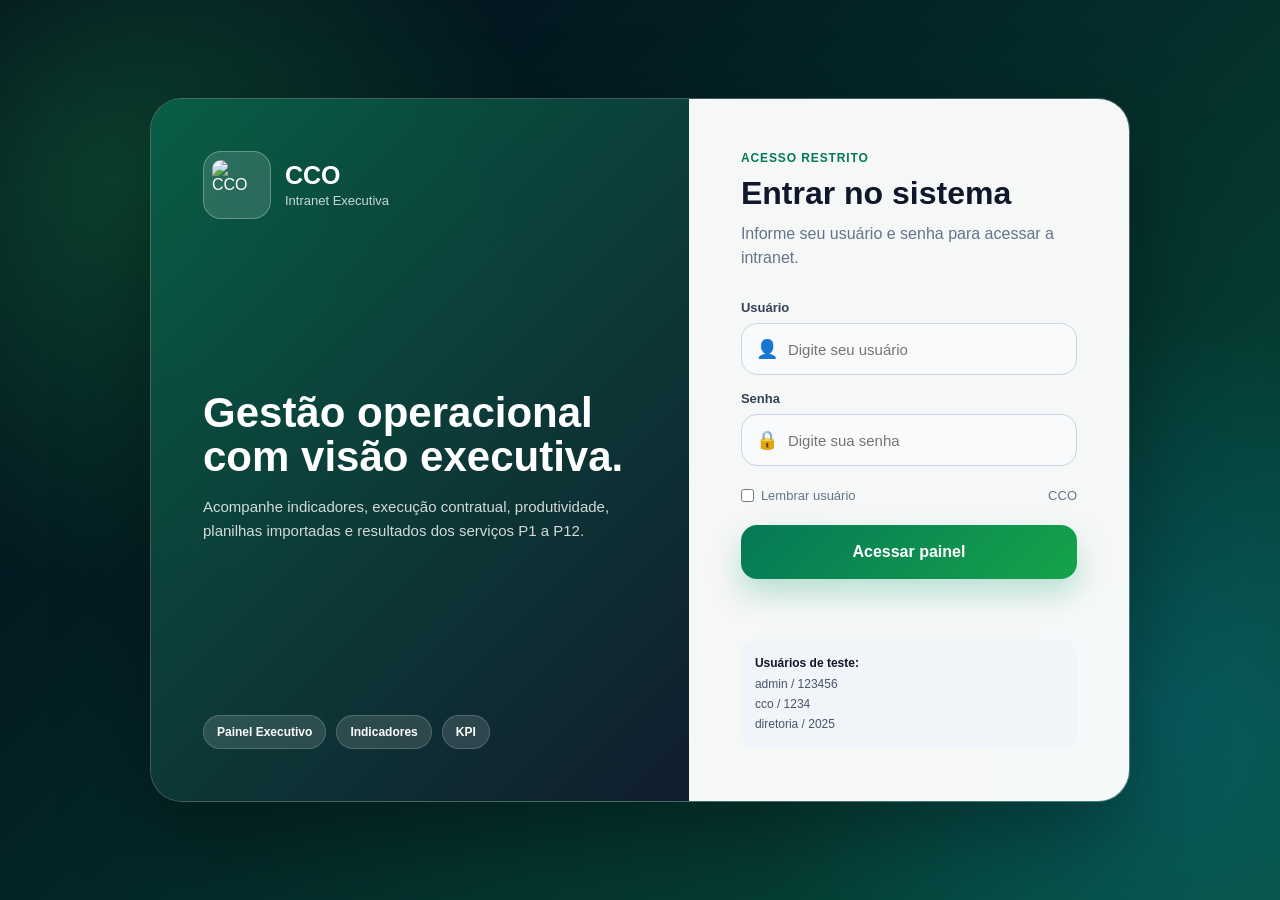
==== login.html @ be481196 "Add files via upload" ====
<!DOCTYPE html>
<html lang="pt-BR">
<head>
  <meta charset="UTF-8">
  <meta name="viewport" content="width=device-width, initial-scale=1.0">
  <title>Login • CCO</title>

  <link rel="stylesheet" href="login.css">
</head>

<body>

  <main class="login-container">

    <section class="login-info">
      <div class="brand">
        <img src="/Assets/logo.png" alt="CCO" class="logo-img">

        <div>
          <h1>CCO</h1>
          <p>Intranet Executiva</p>
        </div>
      </div>

      <div class="info-text">
        <h2>Gestão operacional com visão executiva.</h2>
        <p>
          Acompanhe indicadores, execução contratual, produtividade,
          planilhas importadas e resultados dos serviços P1 a P12.
        </p>
      </div>

      <div class="info-tags">
        <span>Painel Executivo</span>
        <span>Indicadores</span>
        <span>KPI</span>
      </div>
    </section>

    <section class="login-card">
      <span class="eyebrow">Acesso restrito</span>

      <h2>Entrar no sistema</h2>

      <p>Informe seu usuário e senha para acessar a intranet.</p>

      <div class="input-group">
        <label for="usuario">Usuário</label>

        <div class="input-box">
          <span>👤</span>
          <input
            type="text"
            id="usuario"
            placeholder="Digite seu usuário"
            autocomplete="username"
          >
        </div>
      </div>

      <div class="input-group">
        <label for="senha">Senha</label>

        <div class="input-box">
          <span>🔒</span>
          <input
            type="password"
            id="senha"
            placeholder="Digite sua senha"
            autocomplete="current-password"
          >
        </div>
      </div>

      <div class="login-options">
        <label>
          <input type="checkbox" id="lembrarUsuario">
          Lembrar usuário
        </label>

        <span>CCO</span>
      </div>

      <button class="login-btn" onclick="entrar()">
        Acessar painel
      </button>

      <div id="erro" class="erro"></div>

      <div class="users-help">
        <strong>Usuários de teste:</strong><br>
        admin / 123456<br>
        cco / 1234<br>
        diretoria / 2025
      </div>
    </section>

  </main>

  <script src="login.js"></script>
</body>
</html>
---- login.css ----
* {
  margin: 0;
  padding: 0;
  box-sizing: border-box;
  font-family: "Segoe UI", Arial, sans-serif;
}

body {
  min-height: 100vh;
  background:
    radial-gradient(circle at 10% 20%, rgba(34, 197, 94, .28), transparent 30%),
    radial-gradient(circle at 90% 80%, rgba(14, 165, 233, .22), transparent 30%),
    linear-gradient(135deg, #020617, #064e3b);
  display: flex;
  align-items: center;
  justify-content: center;
  padding: 24px;
  color: #fff;
}

.login-container {
  width: 100%;
  max-width: 980px;
  min-height: 560px;
  display: grid;
  grid-template-columns: 1.1fr .9fr;
  background: rgba(255, 255, 255, .1);
  border: 1px solid rgba(255, 255, 255, .18);
  border-radius: 32px;
  overflow: hidden;
  box-shadow: 0 30px 90px rgba(0, 0, 0, .35);
  backdrop-filter: blur(18px);
}

.login-info {
  padding: 52px;
  background:
    linear-gradient(135deg, rgba(6, 95, 70, .92), rgba(15, 23, 42, .88));
  position: relative;
  display: flex;
  flex-direction: column;
  justify-content: space-between;
}

.brand {
  display: flex;
  align-items: center;
  gap: 14px;
}

.logo-img {
  width: 68px;
  height: 68px;
  object-fit: contain;
  border-radius: 18px;
  background: rgba(255, 255, 255, .14);
  border: 1px solid rgba(255, 255, 255, .28);
  padding: 8px;
}

.brand h1 {
  font-size: 25px;
  line-height: 1.1;
}

.brand p {
  font-size: 13px;
  opacity: .78;
  margin-top: 4px;
}

.info-text h2 {
  font-size: 42px;
  line-height: 1.05;
  margin-bottom: 16px;
}

.info-text p {
  max-width: 420px;
  color: rgba(255, 255, 255, .82);
  line-height: 1.6;
  font-size: 15px;
}

.info-tags {
  display: flex;
  flex-wrap: wrap;
  gap: 10px;
}

.info-tags span {
  padding: 9px 13px;
  border-radius: 999px;
  background: rgba(255, 255, 255, .13);
  border: 1px solid rgba(255, 255, 255, .18);
  font-size: 12px;
  font-weight: 800;
}

.login-card {
  padding: 52px;
  background: rgba(255, 255, 255, .96);
  color: #0f172a;
  display: flex;
  flex-direction: column;
  justify-content: center;
}

.eyebrow {
  color: #047857;
  font-size: 12px;
  text-transform: uppercase;
  font-weight: 900;
  letter-spacing: .9px;
  margin-bottom: 10px;
}

.login-card h2 {
  font-size: 32px;
  margin-bottom: 10px;
}

.login-card p {
  color: #64748b;
  margin-bottom: 30px;
  line-height: 1.5;
}

.input-group {
  margin-bottom: 16px;
}

.input-group label {
  display: block;
  font-size: 13px;
  font-weight: 800;
  color: #334155;
  margin-bottom: 8px;
}

.input-box {
  height: 52px;
  display: flex;
  align-items: center;
  gap: 10px;
  background: #f8fafc;
  border: 1px solid #cbd5e1;
  border-radius: 16px;
  padding: 0 14px;
  transition: .2s;
}

.input-box:focus-within {
  border-color: #059669;
  box-shadow: 0 0 0 4px rgba(5, 150, 105, .12);
  background: #fff;
}

.input-box span {
  color: #64748b;
  font-size: 18px;
}

.input-box input {
  width: 100%;
  height: 100%;
  border: 0;
  outline: 0;
  background: transparent;
  font-size: 15px;
  color: #0f172a;
}

.login-options {
  display: flex;
  justify-content: space-between;
  align-items: center;
  margin: 6px 0 22px;
  font-size: 13px;
  color: #64748b;
}

.login-options label {
  display: flex;
  align-items: center;
  gap: 7px;
  cursor: pointer;
}

.login-btn {
  height: 54px;
  border: 0;
  border-radius: 16px;
  background: linear-gradient(135deg, #047857, #16a34a);
  color: white;
  font-size: 16px;
  font-weight: 900;
  cursor: pointer;
  box-shadow: 0 15px 30px rgba(5, 150, 105, .25);
  transition: .2s;
}

.login-btn:hover {
  transform: translateY(-2px);
  box-shadow: 0 20px 40px rgba(5, 150, 105, .32);
}

.erro {
  min-height: 22px;
  color: #dc2626;
  font-size: 14px;
  font-weight: 700;
  margin-top: 14px;
  text-align: center;
}

.users-help {
  margin-top: 24px;
  padding: 14px;
  border-radius: 16px;
  background: #f1f5f9;
  color: #475569;
  font-size: 12px;
  line-height: 1.7;
}

.users-help strong {
  color: #0f172a;
}

@media (max-width: 850px) {
  .login-container {
    grid-template-columns: 1fr;
  }

  .login-info {
    min-height: 330px;
    padding: 34px;
  }

  .info-text h2 {
    font-size: 32px;
  }

  .login-card {
    padding: 34px;
  }
}
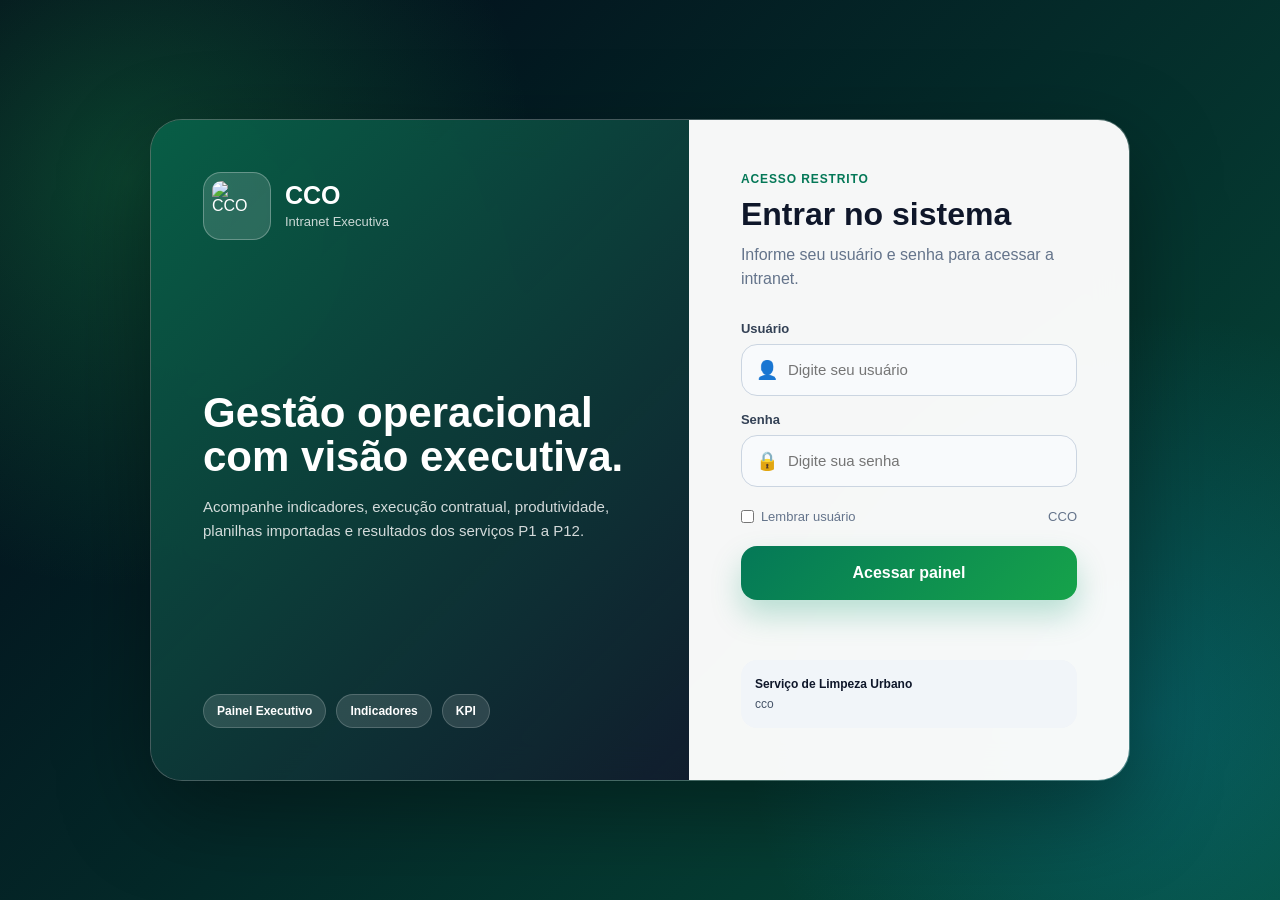
==== commit f2e48db4: "Update login.html" ====
--- a/login.html
+++ b/login.html
@@ -88,10 +88,10 @@
       <div id="erro" class="erro"></div>
 
       <div class="users-help">
-        <strong>Usuários de teste:</strong><br>
-        admin / 123456<br>
-        cco / 1234<br>
-        diretoria / 2025
+        <strong>Serviço de Limpeza Urbano</strong><br>
+       
+        cco <br>
+        
       </div>
     </section>
 
@@ -99,4 +99,4 @@
 
   <script src="login.js"></script>
 </body>
-</html>+</html>
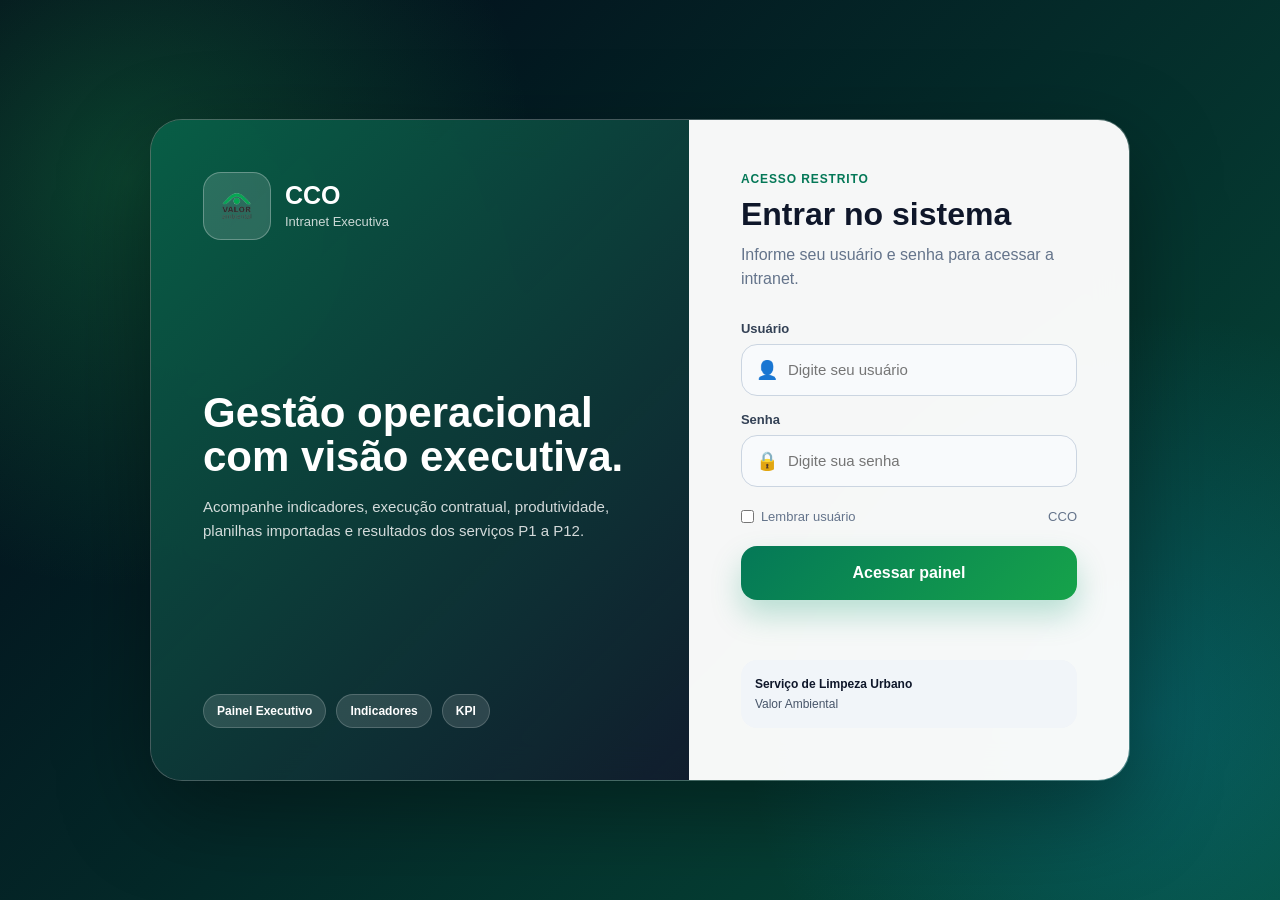
==== commit 3da37b0c: "Update login.html" ====
--- a/login.html
+++ b/login.html
@@ -14,7 +14,7 @@
 
     <section class="login-info">
       <div class="brand">
-        <img src="/Assets/logo.png" alt="CCO" class="logo-img">
+        <img src="logo.png" alt="CCO" class="logo-img">
 
         <div>
           <h1>CCO</h1>
@@ -90,7 +90,7 @@
       <div class="users-help">
         <strong>Serviço de Limpeza Urbano</strong><br>
        
-        cco <br>
+        Valor Ambiental <br>
         
       </div>
     </section>
